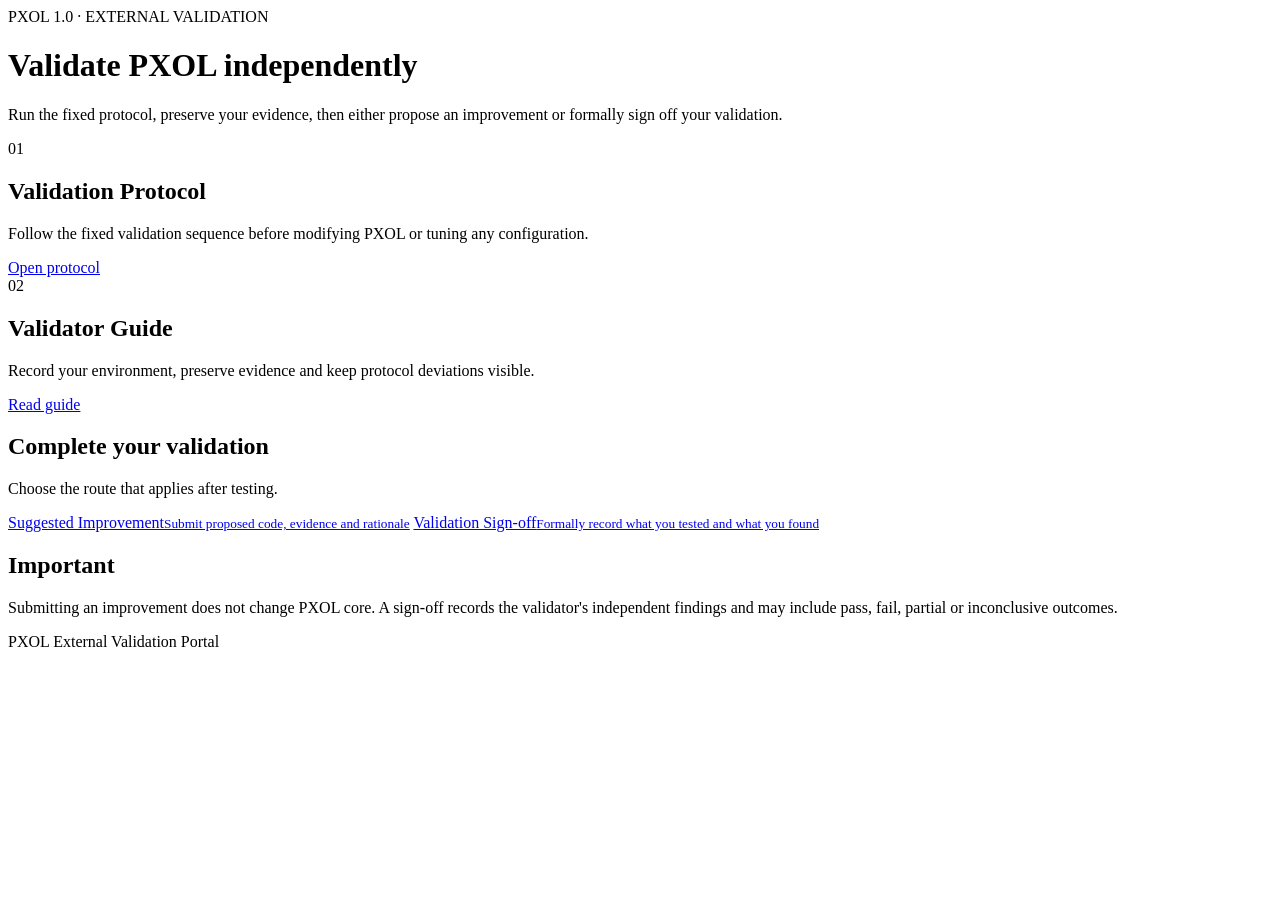
==== docs/index.html @ f377e126 "Add validator portal" ====
<!doctype html><html lang="en"><head><meta charset="utf-8"><meta name="viewport" content="width=device-width,initial-scale=1"><title>PXOL External Validation</title><link rel="stylesheet" href="style.css"></head><body>
<header class="hero"><div class="wrap"><div class="eyebrow">PXOL 1.0 · EXTERNAL VALIDATION</div><h1>Validate PXOL independently</h1><p class="lead">Run the fixed protocol, preserve your evidence, then either propose an improvement or formally sign off your validation.</p></div></header>
<main class="wrap"><section class="grid">
<article class="card"><div class="number">01</div><h2>Validation Protocol</h2><p>Follow the fixed validation sequence before modifying PXOL or tuning any configuration.</p><a href="../PROTOCOL.md">Open protocol</a></article>
<article class="card"><div class="number">02</div><h2>Validator Guide</h2><p>Record your environment, preserve evidence and keep protocol deviations visible.</p><a href="../VALIDATOR_README.md">Read guide</a></article>
</section>
<section class="decision"><h2>Complete your validation</h2><p>Choose the route that applies after testing.</p><div class="big-actions">
<a class="big-btn improve" href="suggested-improvement.html"><span>Suggested Improvement</span><small>Submit proposed code, evidence and rationale</small></a>
<a class="big-btn signoff" href="validation-signoff.html"><span>Validation Sign-off</span><small>Formally record what you tested and what you found</small></a>
</div></section>
<section class="panel"><h2>Important</h2><p>Submitting an improvement does not change PXOL core. A sign-off records the validator's independent findings and may include pass, fail, partial or inconclusive outcomes.</p></section>
</main><footer><div class="wrap">PXOL External Validation Portal</div></footer></body></html>
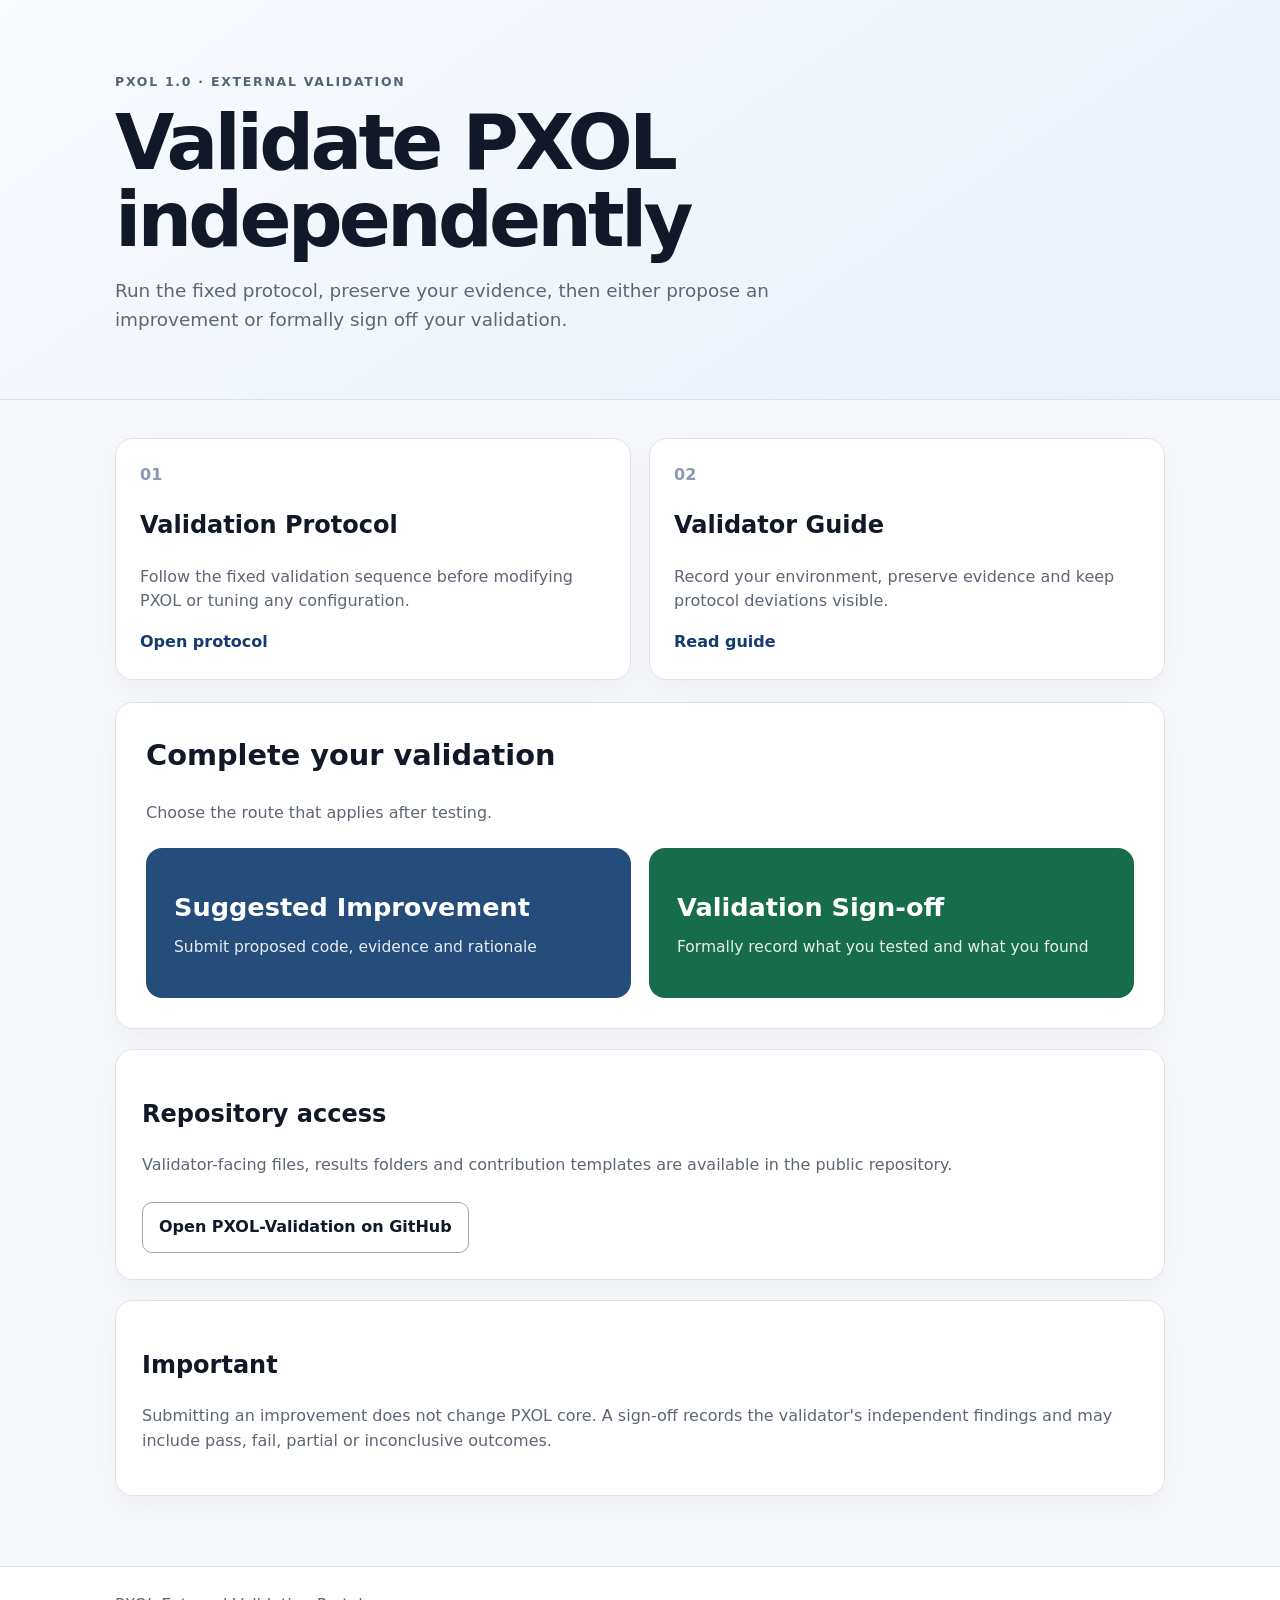
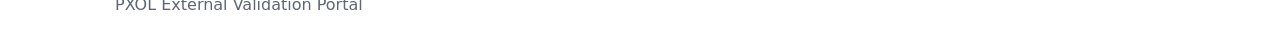
==== commit 41dcb70a: "Fix live portal links" ====
--- a/docs/index.html
+++ b/docs/index.html
@@ -1,12 +1,13 @@
 <!doctype html><html lang="en"><head><meta charset="utf-8"><meta name="viewport" content="width=device-width,initial-scale=1"><title>PXOL External Validation</title><link rel="stylesheet" href="style.css"></head><body>
 <header class="hero"><div class="wrap"><div class="eyebrow">PXOL 1.0 · EXTERNAL VALIDATION</div><h1>Validate PXOL independently</h1><p class="lead">Run the fixed protocol, preserve your evidence, then either propose an improvement or formally sign off your validation.</p></div></header>
 <main class="wrap"><section class="grid">
-<article class="card"><div class="number">01</div><h2>Validation Protocol</h2><p>Follow the fixed validation sequence before modifying PXOL or tuning any configuration.</p><a href="../PROTOCOL.md">Open protocol</a></article>
-<article class="card"><div class="number">02</div><h2>Validator Guide</h2><p>Record your environment, preserve evidence and keep protocol deviations visible.</p><a href="../VALIDATOR_README.md">Read guide</a></article>
+<article class="card"><div class="number">01</div><h2>Validation Protocol</h2><p>Follow the fixed validation sequence before modifying PXOL or tuning any configuration.</p><a href="https://github.com/tpnandakumar/PXOL-Validation/blob/main/PROTOCOL.md" target="_blank" rel="noopener">Open protocol</a></article>
+<article class="card"><div class="number">02</div><h2>Validator Guide</h2><p>Record your environment, preserve evidence and keep protocol deviations visible.</p><a href="https://github.com/tpnandakumar/PXOL-Validation/blob/main/VALIDATOR_README.md" target="_blank" rel="noopener">Read guide</a></article>
 </section>
 <section class="decision"><h2>Complete your validation</h2><p>Choose the route that applies after testing.</p><div class="big-actions">
 <a class="big-btn improve" href="suggested-improvement.html"><span>Suggested Improvement</span><small>Submit proposed code, evidence and rationale</small></a>
 <a class="big-btn signoff" href="validation-signoff.html"><span>Validation Sign-off</span><small>Formally record what you tested and what you found</small></a>
 </div></section>
+<section class="panel"><h2>Repository access</h2><p>Validator-facing files, results folders and contribution templates are available in the public repository.</p><div class="actionbar"><a class="btn secondary" href="https://github.com/tpnandakumar/PXOL-Validation" target="_blank" rel="noopener">Open PXOL-Validation on GitHub</a></div></section>
 <section class="panel"><h2>Important</h2><p>Submitting an improvement does not change PXOL core. A sign-off records the validator's independent findings and may include pass, fail, partial or inconclusive outcomes.</p></section>
 </main><footer><div class="wrap">PXOL External Validation Portal</div></footer></body></html>
--- a/docs/style.css
+++ b/docs/style.css
@@ -0,0 +1 @@
+*{box-sizing:border-box}:root{--ink:#111827;--muted:#5d6675;--line:#dce3ec;--bg:#f6f8fb;--accent:#14253f;--green:#176c4c;--blue:#244d7c}body{margin:0;font-family:Inter,ui-sans-serif,system-ui,-apple-system,BlinkMacSystemFont,"Segoe UI",sans-serif;background:var(--bg);color:var(--ink);line-height:1.55}.wrap{width:min(1050px,calc(100% - 36px));margin:auto}.hero{padding:72px 0 46px;background:linear-gradient(145deg,#f8fbff,#eaf1fa);border-bottom:1px solid var(--line)}.eyebrow{font-size:.78rem;font-weight:800;letter-spacing:.14em;color:#53637a}h1{font-size:clamp(2.6rem,6vw,4.8rem);line-height:1;margin:14px 0 18px;letter-spacing:-.05em}.lead{font-size:1.15rem;color:var(--muted);max-width:760px}main{padding:38px 0 70px}.grid{display:grid;grid-template-columns:repeat(2,1fr);gap:18px}.card,.panel,.form-card,.decision{background:#fff;border:1px solid var(--line);border-radius:18px;box-shadow:0 10px 28px rgba(15,23,42,.04)}.card{padding:24px}.card p,.panel p{color:var(--muted)}.card a{font-weight:750;color:#173b70;text-decoration:none}.number{font-weight:900;color:#8b9ab0}.decision{margin-top:22px;padding:30px}.decision h2{font-size:1.8rem;margin-top:0}.decision>p{color:var(--muted)}.big-actions{display:grid;grid-template-columns:1fr 1fr;gap:18px;margin-top:22px}.big-btn{text-decoration:none;border-radius:16px;padding:28px;color:white;display:flex;flex-direction:column;gap:7px;min-height:150px;justify-content:center}.big-btn span{font-size:1.6rem;font-weight:850}.big-btn small{font-size:.97rem;opacity:.9}.improve{background:var(--blue)}.signoff{background:var(--green)}.panel{padding:26px;margin-top:20px}.form-card{padding:28px;margin-top:22px}label{display:block;font-weight:750;margin:15px 0 6px}input,select,textarea{width:100%;padding:11px 12px;border:1px solid #b9c4d2;border-radius:9px;background:white;font:inherit}textarea{min-height:110px}.row{display:grid;grid-template-columns:1fr 1fr;gap:15px}.checklist{display:grid;grid-template-columns:1fr 1fr;gap:10px;margin-top:10px}.checkitem{display:flex;align-items:center;gap:8px;padding:10px;border:1px solid var(--line);border-radius:10px}.checkitem input{width:auto}.actionbar{display:flex;gap:12px;flex-wrap:wrap;margin-top:24px}button,.btn{border:0;border-radius:10px;padding:12px 16px;font:inherit;font-weight:800;cursor:pointer;text-decoration:none;display:inline-block}button.primary,.btn.primary{background:var(--accent);color:#fff}.btn.secondary{background:#fff;color:var(--ink);border:1px solid #9aa8ba}pre{white-space:pre-wrap;background:#0f172a;color:#e6edf7;padding:18px;border-radius:12px;overflow:auto}.note{font-size:.92rem;color:var(--muted)}footer{border-top:1px solid var(--line);background:#fff;padding:26px 0;color:var(--muted)}@media(max-width:760px){.grid,.big-actions,.row,.checklist{grid-template-columns:1fr}}
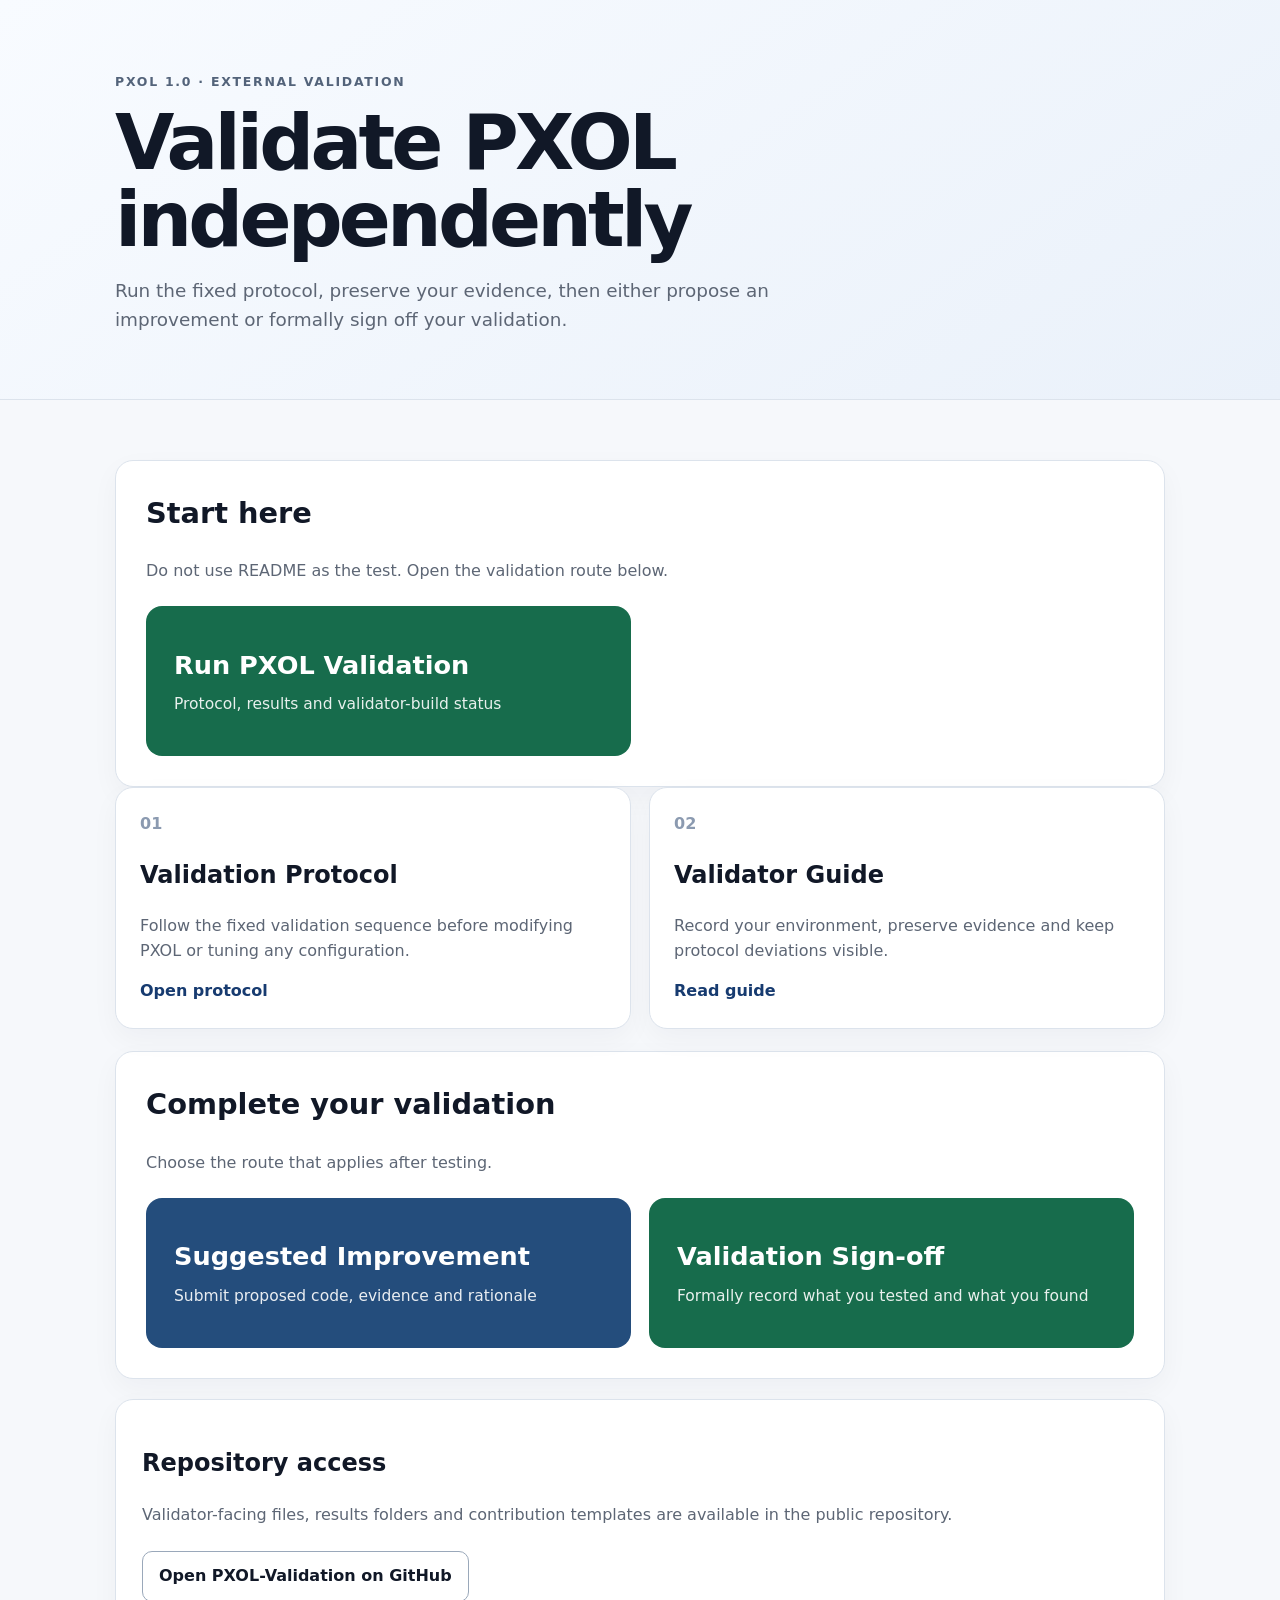
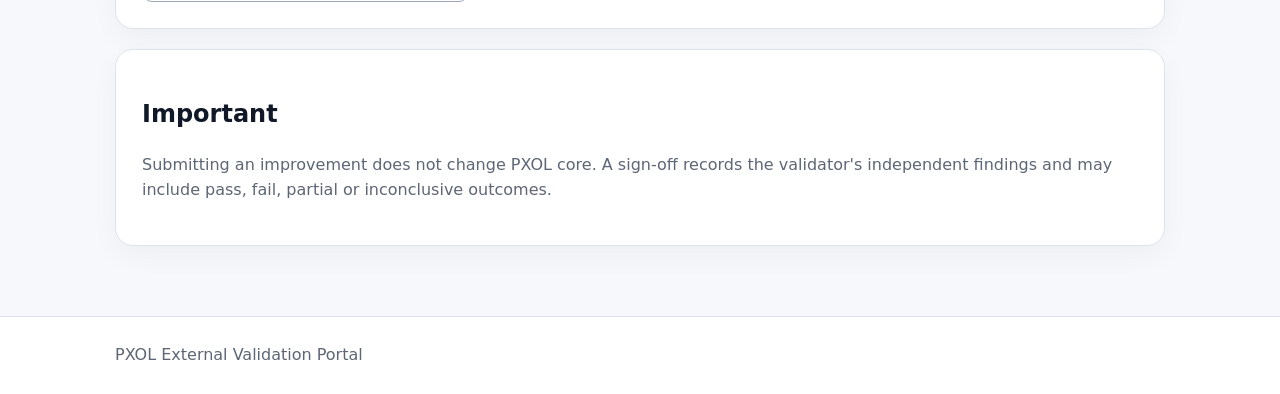
==== commit 392c6f59: "Make Run PXOL Validation the primary portal action" ====
--- a/docs/index.html
+++ b/docs/index.html
@@ -1,6 +1,6 @@
 <!doctype html><html lang="en"><head><meta charset="utf-8"><meta name="viewport" content="width=device-width,initial-scale=1"><title>PXOL External Validation</title><link rel="stylesheet" href="style.css"></head><body>
 <header class="hero"><div class="wrap"><div class="eyebrow">PXOL 1.0 · EXTERNAL VALIDATION</div><h1>Validate PXOL independently</h1><p class="lead">Run the fixed protocol, preserve your evidence, then either propose an improvement or formally sign off your validation.</p></div></header>
-<main class="wrap"><section class="grid">
+<main class="wrap"><section class="decision"><h2>Start here</h2><p>Do not use README as the test. Open the validation route below.</p><div class="big-actions"><a class="big-btn signoff" href="run-validation.html"><span>Run PXOL Validation</span><small>Protocol, results and validator-build status</small></a></div></section><section class="grid">
 <article class="card"><div class="number">01</div><h2>Validation Protocol</h2><p>Follow the fixed validation sequence before modifying PXOL or tuning any configuration.</p><a href="https://github.com/tpnandakumar/PXOL-Validation/blob/main/PROTOCOL.md" target="_blank" rel="noopener">Open protocol</a></article>
 <article class="card"><div class="number">02</div><h2>Validator Guide</h2><p>Record your environment, preserve evidence and keep protocol deviations visible.</p><a href="https://github.com/tpnandakumar/PXOL-Validation/blob/main/VALIDATOR_README.md" target="_blank" rel="noopener">Read guide</a></article>
 </section>
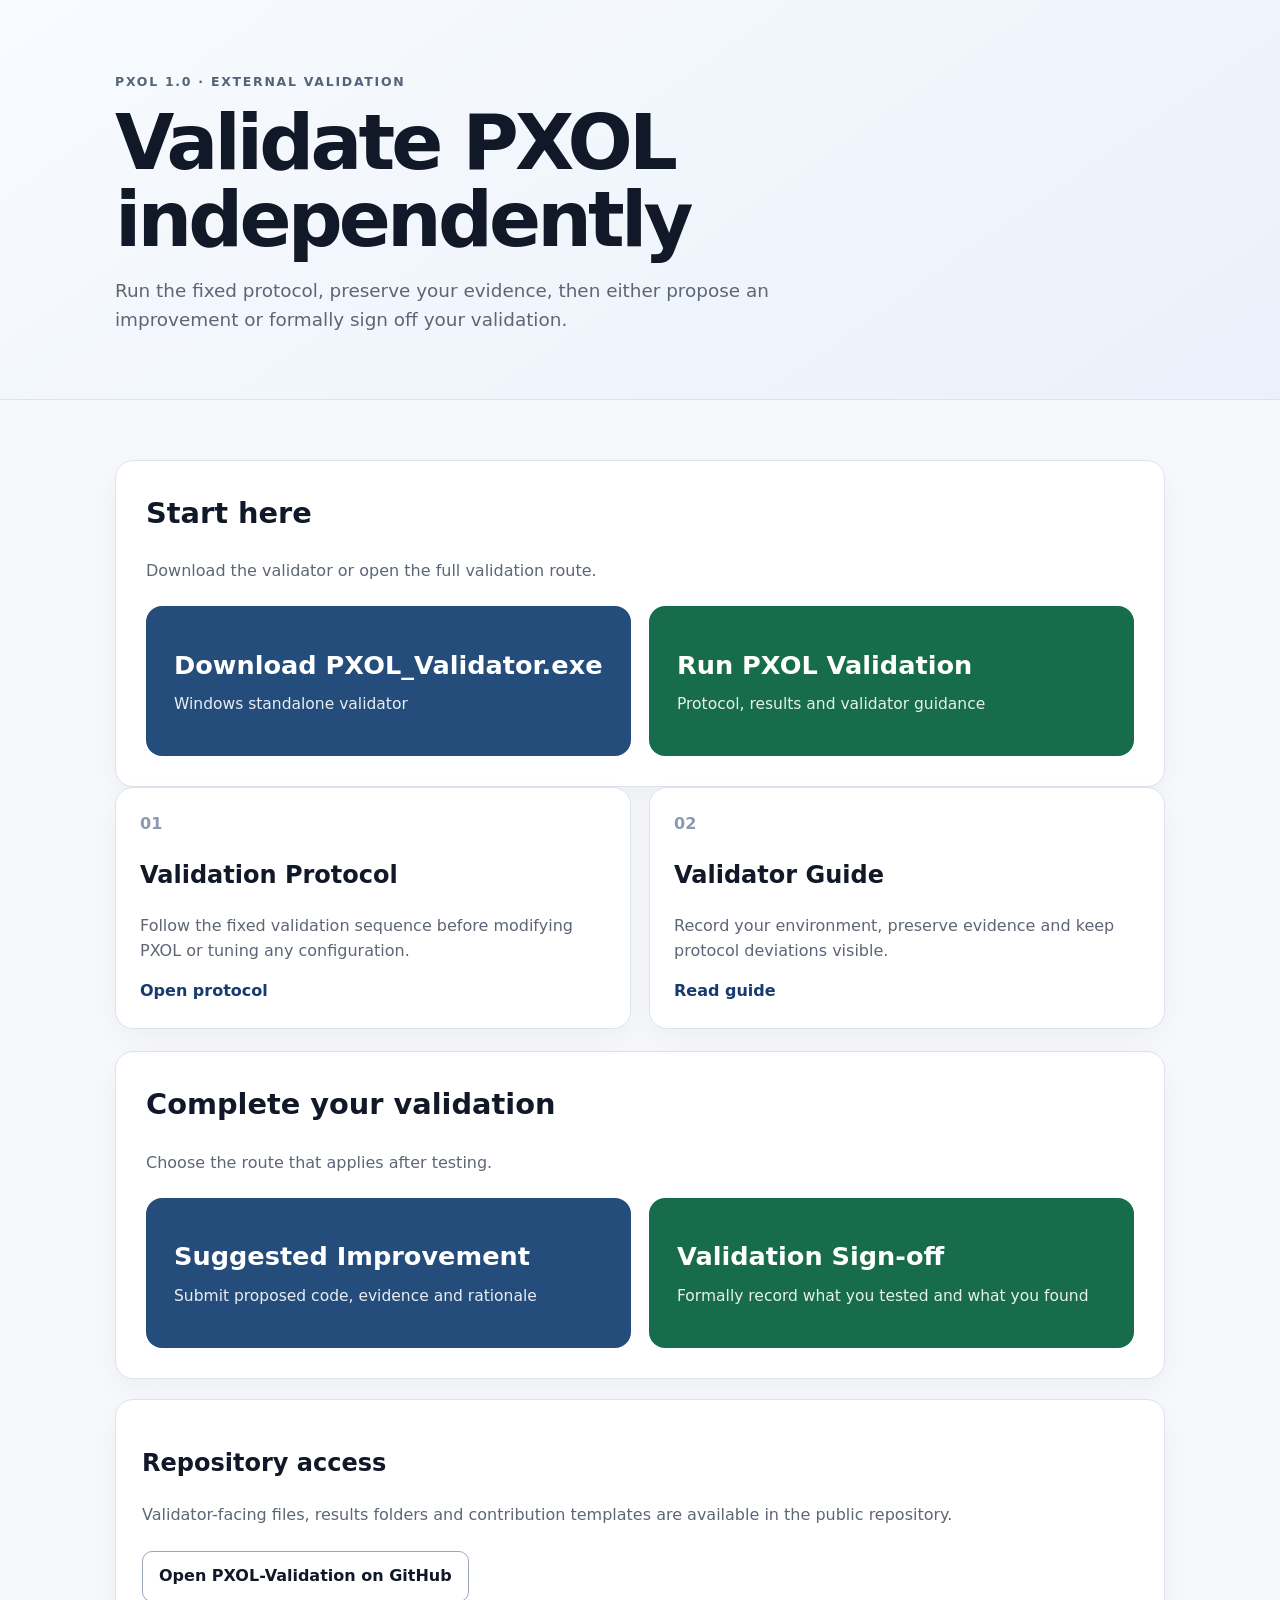
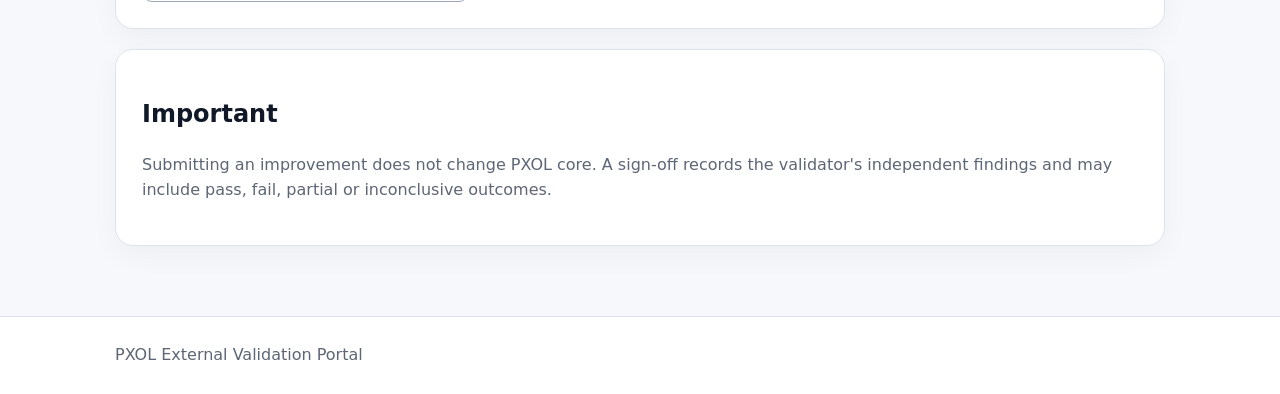
==== commit 17c9246b: "Add direct validator download to front page" ====
--- a/docs/index.html
+++ b/docs/index.html
@@ -1,6 +1,6 @@
 <!doctype html><html lang="en"><head><meta charset="utf-8"><meta name="viewport" content="width=device-width,initial-scale=1"><title>PXOL External Validation</title><link rel="stylesheet" href="style.css"></head><body>
 <header class="hero"><div class="wrap"><div class="eyebrow">PXOL 1.0 · EXTERNAL VALIDATION</div><h1>Validate PXOL independently</h1><p class="lead">Run the fixed protocol, preserve your evidence, then either propose an improvement or formally sign off your validation.</p></div></header>
-<main class="wrap"><section class="decision"><h2>Start here</h2><p>Do not use README as the test. Open the validation route below.</p><div class="big-actions"><a class="big-btn signoff" href="run-validation.html"><span>Run PXOL Validation</span><small>Protocol, results and validator-build status</small></a></div></section><section class="grid">
+<main class="wrap"><section class="decision"><h2>Start here</h2><p>Download the validator or open the full validation route.</p><div class="big-actions"><a class="big-btn improve" href="https://github.com/tpnandakumar/PXOL-Validation/releases/download/v1.0-validator/PXOL_Validator.exe"><span>Download PXOL_Validator.exe</span><small>Windows standalone validator</small></a><a class="big-btn signoff" href="run-validation.html"><span>Run PXOL Validation</span><small>Protocol, results and validator guidance</small></a></div></section><section class="grid">
 <article class="card"><div class="number">01</div><h2>Validation Protocol</h2><p>Follow the fixed validation sequence before modifying PXOL or tuning any configuration.</p><a href="https://github.com/tpnandakumar/PXOL-Validation/blob/main/PROTOCOL.md" target="_blank" rel="noopener">Open protocol</a></article>
 <article class="card"><div class="number">02</div><h2>Validator Guide</h2><p>Record your environment, preserve evidence and keep protocol deviations visible.</p><a href="https://github.com/tpnandakumar/PXOL-Validation/blob/main/VALIDATOR_README.md" target="_blank" rel="noopener">Read guide</a></article>
 </section>
